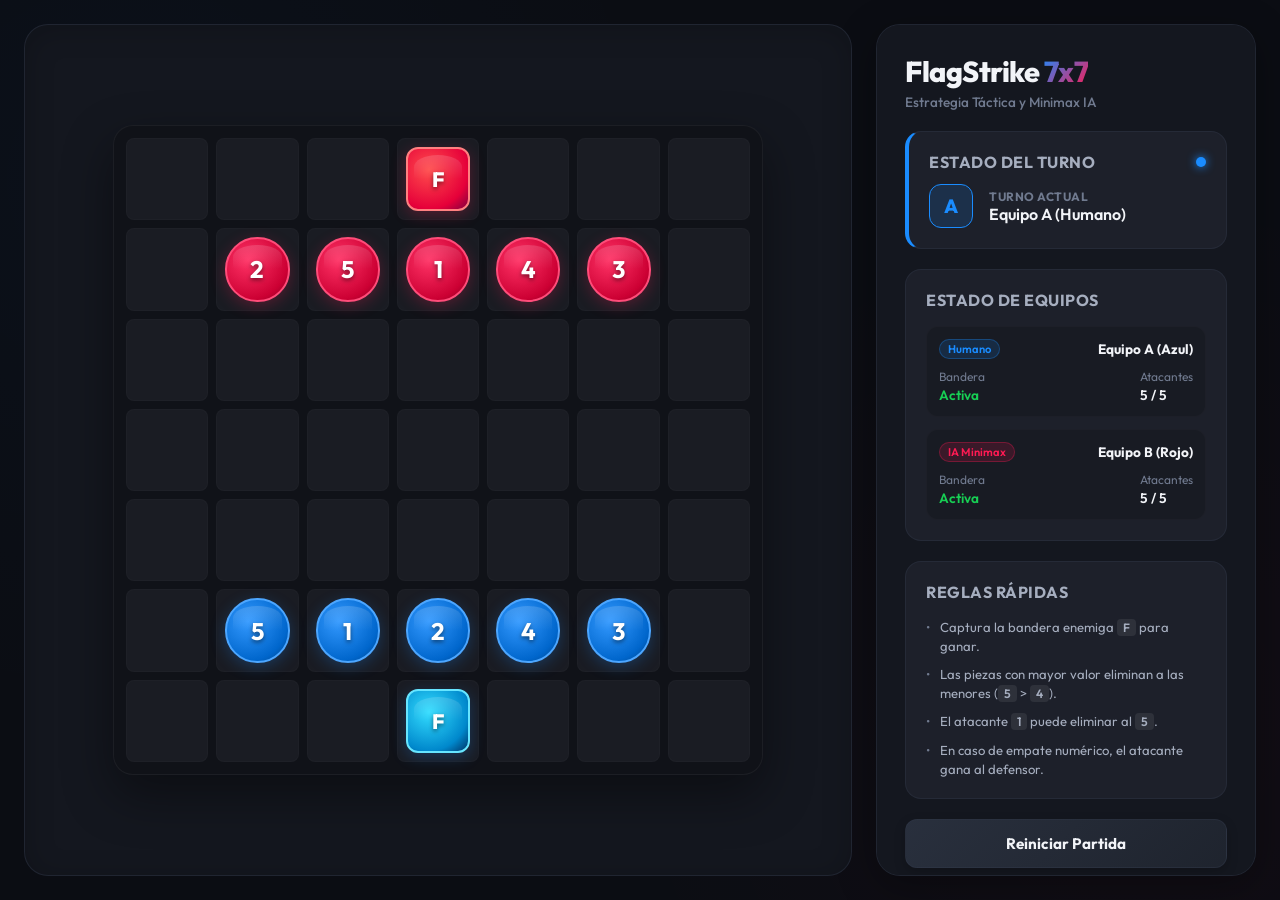
==== index.html @ cc18fd8c "feat: implement board layout, premium dark styles, rules and gameplay mechanics" ====
<!DOCTYPE html>
<html lang="es">
<head>
    <meta charset="UTF-8">
    <meta name="viewport" content="width=device-width, initial-scale=1.0">
    <title>Capture the Flag 7x7 - Emulador de Estrategia</title>
    <link rel="preconnect" href="https://fonts.googleapis.com">
    <link rel="preconnect" href="https://fonts.gstatic.com" crossorigin>
    <link href="https://fonts.googleapis.com/css2?family=Outfit:wght@300;400;500;600;700;800&display=swap" rel="stylesheet">
    <link rel="stylesheet" href="styles.css">
</head>
<body>
    <div class="app-container">
        <main class="board-container">
            <div class="board" id="board">
                <!-- Fila 0 (IA - Fila base superior) -->
                <div class="cell" data-row="0" data-col="0"><div class="piece piece-b">5</div></div>
                <div class="cell" data-row="0" data-col="1"><div class="piece piece-b">4</div></div>
                <div class="cell" data-row="0" data-col="2"><div class="piece piece-b">3</div></div>
                <div class="cell" data-row="0" data-col="3"><div class="piece piece-b piece-flag">F</div></div>
                <div class="cell" data-row="0" data-col="4"><div class="piece piece-b">2</div></div>
                <div class="cell" data-row="0" data-col="5"><div class="piece piece-b">1</div></div>
                <div class="cell" data-row="0" data-col="6"></div>
                <!-- Fila 1 -->
                <div class="cell" data-row="1" data-col="0"></div>
                <div class="cell" data-row="1" data-col="1"></div>
                <div class="cell" data-row="1" data-col="2"></div>
                <div class="cell" data-row="1" data-col="3"></div>
                <div class="cell" data-row="1" data-col="4"></div>
                <div class="cell" data-row="1" data-col="5"></div>
                <div class="cell" data-row="1" data-col="6"></div>
                <!-- Fila 2 -->
                <div class="cell" data-row="2" data-col="0"></div>
                <div class="cell" data-row="2" data-col="1"></div>
                <div class="cell" data-row="2" data-col="2"></div>
                <div class="cell" data-row="2" data-col="3"></div>
                <div class="cell" data-row="2" data-col="4"></div>
                <div class="cell" data-row="2" data-col="5"></div>
                <div class="cell" data-row="2" data-col="6"></div>
                <!-- Fila 3 -->
                <div class="cell" data-row="3" data-col="0"></div>
                <div class="cell" data-row="3" data-col="1"></div>
                <div class="cell" data-row="3" data-col="2"></div>
                <div class="cell" data-row="3" data-col="3"></div>
                <div class="cell" data-row="3" data-col="4"></div>
                <div class="cell" data-row="3" data-col="5"></div>
                <div class="cell" data-row="3" data-col="6"></div>
                <!-- Fila 4 -->
                <div class="cell" data-row="4" data-col="0"></div>
                <div class="cell" data-row="4" data-col="1"></div>
                <div class="cell" data-row="4" data-col="2"></div>
                <div class="cell" data-row="4" data-col="3"></div>
                <div class="cell" data-row="4" data-col="4"></div>
                <div class="cell" data-row="4" data-col="5"></div>
                <div class="cell" data-row="4" data-col="6"></div>
                <!-- Fila 5 -->
                <div class="cell" data-row="5" data-col="0"></div>
                <div class="cell" data-row="5" data-col="1"></div>
                <div class="cell" data-row="5" data-col="2"></div>
                <div class="cell" data-row="5" data-col="3"></div>
                <div class="cell" data-row="5" data-col="4"></div>
                <div class="cell" data-row="5" data-col="5"></div>
                <div class="cell" data-row="5" data-col="6"></div>
                <!-- Fila 6 (Humano - Fila base inferior) -->
                <div class="cell" data-row="6" data-col="0"><div class="piece piece-a">1</div></div>
                <div class="cell" data-row="6" data-col="1"><div class="piece piece-a">2</div></div>
                <div class="cell" data-row="6" data-col="2"><div class="piece piece-a">3</div></div>
                <div class="cell" data-row="6" data-col="3"><div class="piece piece-a piece-flag">F</div></div>
                <div class="cell" data-row="6" data-col="4"><div class="piece piece-a">4</div></div>
                <div class="cell" data-row="6" data-col="5"><div class="piece piece-a">5</div></div>
                <div class="cell" data-row="6" data-col="6"></div>
            </div>
        </main>
        
        <aside class="sidebar">
            <div class="game-logo">
                <h1>FlagStrike <span>7x7</span></h1>
                <p class="subtitle">Estrategia Táctica y Minimax IA</p>
            </div>

            <div class="card status-card" id="status-card">
                <div class="status-header">
                    <h2>Estado del Turno</h2>
                    <span class="pulse-indicator active" id="pulse-indicator"></span>
                </div>
                <div class="turn-display player-a-turn">
                    <div class="turn-avatar" id="turn-avatar">A</div>
                    <div class="turn-info">
                        <span class="turn-label">TURNO ACTUAL</span>
                        <span class="turn-value" id="turn-value">Equipo A (Humano)</span>
                    </div>
                </div>
            </div>

            <div class="card teams-card">
                <h2>Estado de Equipos</h2>
                <div class="team-status team-a">
                    <div class="team-header">
                        <span class="team-badge">Humano</span>
                        <span class="team-title">Equipo A (Azul)</span>
                    </div>
                    <div class="team-stats">
                        <div class="stat">
                            <span class="stat-label">Bandera</span>
                            <span class="stat-val alive" id="team-a-flag">Activa</span>
                        </div>
                        <div class="stat">
                            <span class="stat-label">Atacantes</span>
                            <span class="stat-val" id="team-a-attackers">5 / 5</span>
                        </div>
                    </div>
                </div>

                <div class="team-status team-b">
                    <div class="team-header">
                        <span class="team-badge">IA Minimax</span>
                        <span class="team-title">Equipo B (Rojo)</span>
                    </div>
                    <div class="team-stats">
                        <div class="stat">
                            <span class="stat-label">Bandera</span>
                            <span class="stat-val alive" id="team-b-flag">Activa</span>
                        </div>
                        <div class="stat">
                            <span class="stat-label">Atacantes</span>
                            <span class="stat-val" id="team-b-attackers">5 / 5</span>
                        </div>
                    </div>
                </div>
            </div>

            <div class="card info-card">
                <h2>Reglas Rápidas</h2>
                <ul class="rules-list">
                    <li>Captura la bandera enemiga <span class="badge">F</span> para ganar.</li>
                    <li>Las piezas con mayor valor eliminan a las menores (<span class="badge">5</span> &gt; <span class="badge">4</span>).</li>
                    <li>El atacante <span class="badge">1</span> puede eliminar al <span class="badge">5</span>.</li>
                    <li>En caso de empate numérico, el atacante gana al defensor.</li>
                </ul>
            </div>
            
            <div class="sidebar-footer">
                <button class="btn btn-reset" id="btn-reset">Reiniciar Partida</button>
            </div>
        </aside>
    </div>
    
    <script src="game.js"></script>
    <script src="ui.js"></script>
</body>
</html>
---- styles.css ----
:root {
    /* Paleta de Colores - HSL Premium */
    --bg-dark: hsl(225, 25%, 6%);
    --bg-panel: hsl(225, 20%, 10%);
    --bg-card: hsl(225, 18%, 14%);
    --bg-cell: hsl(225, 15%, 12%);
    --bg-cell-hover: hsl(225, 15%, 16%);
    
    --text-primary: hsl(220, 30%, 96%);
    --text-secondary: hsl(220, 16%, 70%);
    --text-muted: hsl(220, 12%, 50%);
    
    --color-player-a: hsl(210, 100%, 55%); /* Humano - Azul vibrante */
    --color-player-a-glow: hsla(210, 100%, 55%, 0.25);
    --color-player-b: hsl(345, 100%, 55%); /* IA - Rojo/Rosa vibrante */
    --color-player-b-glow: hsla(345, 100%, 55%, 0.25);
    
    --border-subtle: hsla(220, 20%, 25%, 0.4);
    --border-glow: hsla(220, 30%, 50%, 0.15);
    
    --glass-bg: rgba(13, 17, 28, 0.7);
    --glass-border: rgba(255, 255, 255, 0.05);
    --glass-shadow: rgba(0, 0, 0, 0.4);
    
    --font-sans: 'Outfit', -apple-system, BlinkMacSystemFont, 'Segoe UI', Roboto, Helvetica, Arial, sans-serif;
    
    --transition-smooth: all 0.3s cubic-bezier(0.25, 0.8, 0.25, 1);
    --transition-fast: all 0.15s ease;
}

* {
    box-sizing: border-box;
    margin: 0;
    padding: 0;
    user-select: none;
}

body {
    background-color: var(--bg-dark);
    color: var(--text-primary);
    font-family: var(--font-sans);
    min-height: 100vh;
    display: flex;
    justify-content: center;
    align-items: center;
    overflow-x: hidden;
    background-image: 
        radial-gradient(circle at 10% 20%, hsla(210, 100%, 50%, 0.03) 0%, transparent 40%),
        radial-gradient(circle at 90% 80%, hsla(345, 100%, 50%, 0.03) 0%, transparent 40%);
}

.app-container {
    display: flex;
    width: 100vw;
    height: 100vh;
    max-width: 1440px;
    padding: 24px;
    gap: 24px;
}

/* --- TABLERO (CON CONTENEDOR CENTRADO) --- */
.board-container {
    flex: 1;
    display: flex;
    justify-content: center;
    align-items: center;
    background-color: var(--bg-panel);
    border-radius: 24px;
    border: 1px solid var(--border-subtle);
    padding: 24px;
    position: relative;
    box-shadow: inset 0 4px 30px rgba(0, 0, 0, 0.2);
}

.board {
    display: grid;
    grid-template-columns: repeat(7, 1fr);
    grid-template-rows: repeat(7, 1fr);
    gap: 8px;
    width: 100%;
    max-width: 650px;
    aspect-ratio: 1 / 1;
    background-color: hsl(225, 20%, 8%);
    padding: 12px;
    border-radius: 20px;
    border: 1px solid var(--glass-border);
    box-shadow: 0 20px 50px var(--glass-shadow);
}

.cell {
    background-color: var(--bg-cell);
    border-radius: 8px;
    aspect-ratio: 1 / 1;
    display: flex;
    justify-content: center;
    align-items: center;
    cursor: pointer;
    transition: var(--transition-fast);
    border: 1px solid rgba(255, 255, 255, 0.02);
    position: relative;
}

.cell:hover {
    background-color: var(--bg-cell-hover);
    border-color: rgba(255, 255, 255, 0.08);
    box-shadow: inset 0 0 8px rgba(255, 255, 255, 0.03);
}

/* --- FICHAS (DISEÑO PREMIUM 3D/GLOW) --- */
.piece {
    width: 80%;
    height: 80%;
    border-radius: 50%;
    display: flex;
    justify-content: center;
    align-items: center;
    font-size: 1.5rem;
    font-weight: 700;
    transition: var(--transition-smooth);
    position: relative;
    box-shadow: 0 8px 16px rgba(0, 0, 0, 0.3);
}

.piece::after {
    content: '';
    position: absolute;
    top: 10%;
    left: 10%;
    width: 80%;
    height: 40%;
    background: linear-gradient(to bottom, rgba(255, 255, 255, 0.15), transparent);
    border-radius: 50% 50% 15% 15% / 50% 50% 10% 10%;
}

/* Jugador A (Humano) - Azul */
.piece-a {
    background: radial-gradient(circle at 35% 35%, hsl(210, 100%, 60%) 0%, hsl(210, 100%, 40%) 70%, hsl(210, 100%, 25%) 100%);
    color: #ffffff;
    border: 2px solid hsl(210, 100%, 65%);
    text-shadow: 0 2px 4px rgba(0, 0, 0, 0.5);
    box-shadow: 0 4px 15px var(--color-player-a-glow);
}

.piece-a:hover {
    transform: translateY(-4px) scale(1.05);
    box-shadow: 0 10px 20px var(--color-player-a-glow);
}

/* Jugador B (IA) - Rojo */
.piece-b {
    background: radial-gradient(circle at 35% 35%, hsl(345, 100%, 60%) 0%, hsl(345, 100%, 40%) 70%, hsl(345, 100%, 25%) 100%);
    color: #ffffff;
    border: 2px solid hsl(345, 100%, 65%);
    text-shadow: 0 2px 4px rgba(0, 0, 0, 0.5);
    box-shadow: 0 4px 15px var(--color-player-b-glow);
}

.piece-b:hover {
    transform: translateY(-4px) scale(1.05);
    box-shadow: 0 10px 20px var(--color-player-b-glow);
}

/* Fichas Especiales - Bandera */
.piece-flag {
    border-radius: 12px;
    font-size: 1.3rem;
    font-weight: 800;
}

.piece-a.piece-flag {
    background: radial-gradient(circle at 35% 35%, hsl(190, 100%, 60%) 0%, hsl(200, 100%, 40%) 70%, hsl(210, 100%, 20%) 100%);
    border-color: hsl(190, 100%, 70%);
}

.piece-b.piece-flag {
    background: radial-gradient(circle at 35% 35%, hsl(0, 100%, 65%) 0%, hsl(345, 100%, 45%) 70%, hsl(330, 100%, 25%) 100%);
    border-color: hsl(0, 100%, 75%);
}

/* --- PANEL LATERAL --- */
.sidebar {
    width: 380px;
    display: flex;
    flex-direction: column;
    gap: 20px;
    background-color: var(--bg-panel);
    border: 1px solid var(--border-subtle);
    border-radius: 24px;
    padding: 28px;
    overflow-y: auto;
    box-shadow: 0 10px 40px rgba(0, 0, 0, 0.3);
}

.game-logo h1 {
    font-size: 1.8rem;
    font-weight: 800;
    letter-spacing: -0.5px;
    color: var(--text-primary);
}

.game-logo h1 span {
    background: linear-gradient(135deg, var(--color-player-a) 0%, var(--color-player-b) 100%);
    -webkit-background-clip: text;
    -webkit-text-fill-color: transparent;
}

.game-logo .subtitle {
    font-size: 0.85rem;
    color: var(--text-muted);
    font-weight: 500;
    margin-top: 4px;
}

/* --- TARJETAS --- */
.card {
    background-color: var(--bg-card);
    border: 1px solid var(--border-subtle);
    border-radius: 16px;
    padding: 20px;
    transition: var(--transition-smooth);
}

.card:hover {
    border-color: var(--border-glow);
}

.card h2 {
    font-size: 1rem;
    font-weight: 700;
    text-transform: uppercase;
    letter-spacing: 0.5px;
    margin-bottom: 16px;
    color: var(--text-secondary);
}

/* Estado del Turno */
.status-card {
    border-left: 4px solid var(--color-player-a);
}

.status-header {
    display: flex;
    justify-content: space-between;
    align-items: center;
    margin-bottom: 12px;
}

.status-header h2 {
    margin-bottom: 0;
}

.pulse-indicator {
    width: 10px;
    height: 10px;
    border-radius: 50%;
    background-color: var(--color-player-a);
    box-shadow: 0 0 0 rgba(var(--color-player-a), 0.4);
    animation: pulse 2s infinite;
}

.pulse-indicator.active {
    box-shadow: 0 0 10px var(--color-player-a);
}

@keyframes pulse {
    0% {
        transform: scale(0.95);
        box-shadow: 0 0 0 0 var(--color-player-a-glow);
    }
    70% {
        transform: scale(1);
        box-shadow: 0 0 0 8px transparent;
    }
    100% {
        transform: scale(0.95);
        box-shadow: 0 0 0 0 transparent;
    }
}

.turn-display {
    display: flex;
    align-items: center;
    gap: 16px;
}

.turn-avatar {
    width: 44px;
    height: 44px;
    border-radius: 12px;
    background-color: hsla(210, 100%, 55%, 0.15);
    border: 1px solid var(--color-player-a);
    color: var(--color-player-a);
    display: flex;
    justify-content: center;
    align-items: center;
    font-weight: 800;
    font-size: 1.2rem;
}

.turn-info {
    display: flex;
    flex-direction: column;
}

.turn-label {
    font-size: 0.75rem;
    color: var(--text-muted);
    font-weight: 700;
    letter-spacing: 0.5px;
}

.turn-value {
    font-size: 1rem;
    font-weight: 600;
    color: var(--text-primary);
}

/* Estado de Equipos */
.team-status {
    padding: 12px;
    border-radius: 12px;
    background-color: rgba(0, 0, 0, 0.15);
    margin-bottom: 12px;
    border: 1px solid rgba(255, 255, 255, 0.02);
}

.team-status:last-child {
    margin-bottom: 0;
}

.team-header {
    display: flex;
    justify-content: space-between;
    align-items: center;
    margin-bottom: 10px;
}

.team-title {
    font-size: 0.85rem;
    font-weight: 700;
}

.team-badge {
    font-size: 0.7rem;
    padding: 2px 8px;
    border-radius: 20px;
    font-weight: 600;
}

.team-a .team-badge {
    background-color: hsla(210, 100%, 55%, 0.15);
    color: var(--color-player-a);
    border: 1px solid hsla(210, 100%, 55%, 0.3);
}

.team-b .team-badge {
    background-color: hsla(345, 100%, 55%, 0.15);
    color: var(--color-player-b);
    border: 1px solid hsla(345, 100%, 55%, 0.3);
}

.team-stats {
    display: flex;
    justify-content: space-between;
}

.stat {
    display: flex;
    flex-direction: column;
    gap: 2px;
}

.stat-label {
    font-size: 0.75rem;
    color: var(--text-muted);
}

.stat-val {
    font-size: 0.85rem;
    font-weight: 600;
}

.stat-val.alive {
    color: hsl(140, 80%, 45%);
}

/* Reglas Rápidas */
.rules-list {
    list-style: none;
    display: flex;
    flex-direction: column;
    gap: 10px;
}

.rules-list li {
    font-size: 0.82rem;
    color: var(--text-secondary);
    line-height: 1.4;
    position: relative;
    padding-left: 14px;
}

.rules-list li::before {
    content: '•';
    position: absolute;
    left: 0;
    color: var(--text-muted);
}

.badge {
    background-color: rgba(255, 255, 255, 0.08);
    padding: 1px 6px;
    border-radius: 4px;
    font-weight: 600;
    font-size: 0.75rem;
}

/* --- BOTÓN PREMIUM --- */
.sidebar-footer {
    margin-top: auto;
}

.btn {
    width: 100%;
    padding: 14px;
    border-radius: 12px;
    border: none;
    font-family: var(--font-sans);
    font-size: 0.95rem;
    font-weight: 700;
    cursor: pointer;
    transition: var(--transition-smooth);
}

.btn-reset {
    background: linear-gradient(135deg, hsl(220, 20%, 20%) 0%, hsl(220, 20%, 15%) 100%);
    color: var(--text-primary);
    border: 1px solid var(--border-subtle);
    box-shadow: 0 4px 12px rgba(0, 0, 0, 0.2);
}

.btn-reset:hover {
    background: linear-gradient(135deg, hsl(220, 20%, 25%) 0%, hsl(220, 20%, 18%) 100%);
    border-color: rgba(255, 255, 255, 0.15);
    transform: translateY(-2px);
    box-shadow: 0 6px 15px rgba(0, 0, 0, 0.3);
}

.btn-reset:active {
    transform: translateY(0);
}

/* --- RESPONSIVIDAD --- */
@media (max-width: 1024px) {
    .app-container {
        flex-direction: column;
        height: auto;
        padding: 16px;
        gap: 16px;
    }
    
    .board-container {
        padding: 16px;
    }
    
    .sidebar {
        width: 100%;
        height: auto;
        padding: 20px;
    }
}

/* --- ESTADOS INTERACTIVOS DE SELECCIÓN Y HINTS --- */
.cell.selected {
    background-color: hsla(210, 100%, 55%, 0.1);
    border-color: var(--color-player-a);
    box-shadow: inset 0 0 12px var(--color-player-a-glow);
}

.piece.selected {
    transform: scale(1.08) translateY(-4px);
    box-shadow: 0 12px 24px var(--color-player-a-glow);
    border-color: #ffffff !important;
}

.cell.valid-hint {
    background-color: hsla(210, 100%, 55%, 0.05);
    border-color: hsla(210, 100%, 55%, 0.3);
}

.cell.valid-hint::after {
    content: '';
    width: 12px;
    height: 12px;
    background-color: var(--color-player-a);
    border-radius: 50%;
    position: absolute;
    opacity: 0.6;
    box-shadow: 0 0 8px var(--color-player-a);
    animation: hintPulse 1.2s infinite alternate ease-in-out;
    pointer-events: none;
}

@keyframes hintPulse {
    from {
        transform: scale(0.8);
        opacity: 0.4;
    }
    to {
        transform: scale(1.2);
        opacity: 0.8;
    }
}
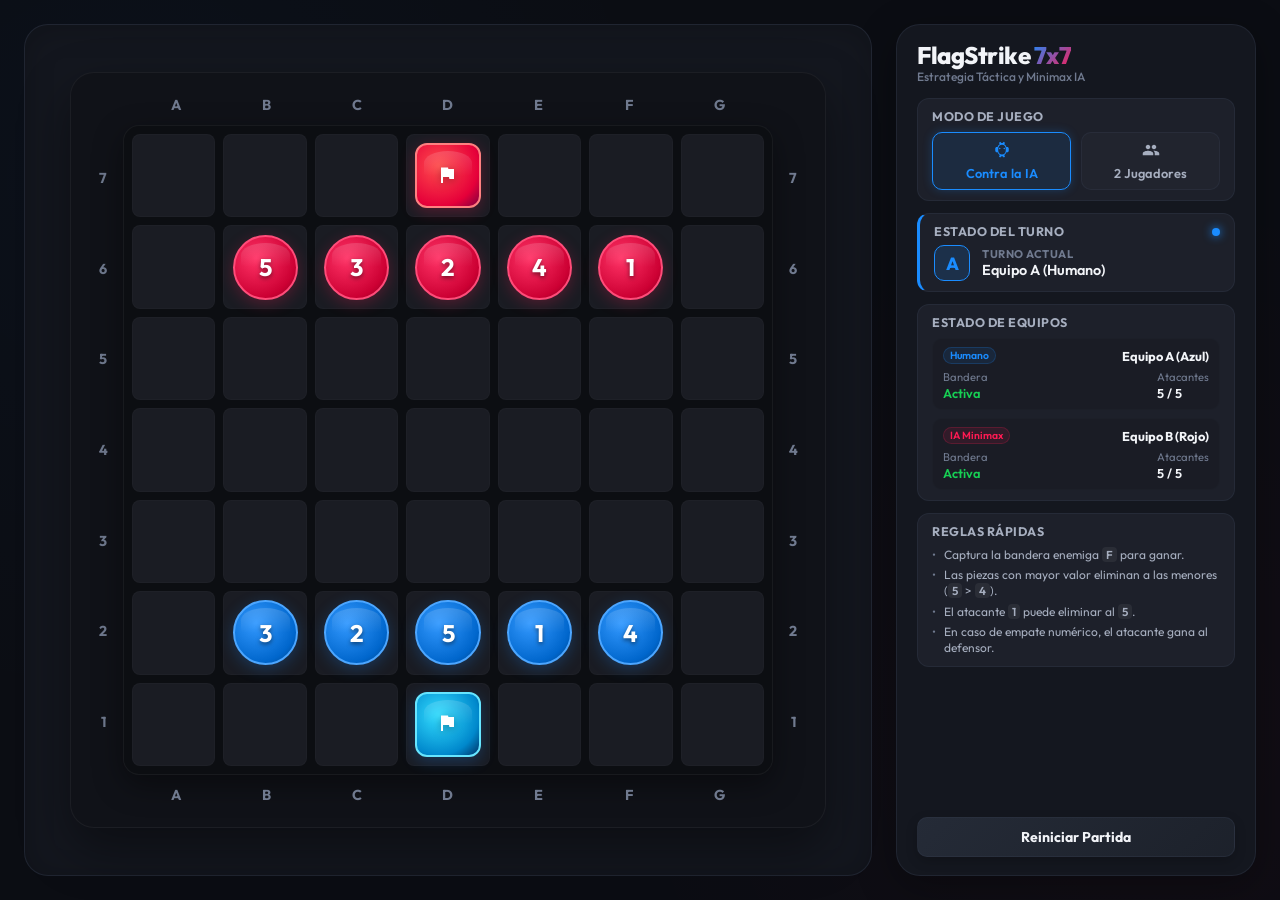
==== commit 4e940ae0: "Implementacion de IA Minimax Alpha-Beta Depth 3, Web Worker inline via Blob, selector de modo de jue" ====
--- a/index.html
+++ b/index.html
@@ -12,63 +12,31 @@
 <body>
     <div class="app-container">
         <main class="board-container">
-            <div class="board" id="board">
-                <!-- Fila 0 (IA - Fila base superior) -->
-                <div class="cell" data-row="0" data-col="0"><div class="piece piece-b">5</div></div>
-                <div class="cell" data-row="0" data-col="1"><div class="piece piece-b">4</div></div>
-                <div class="cell" data-row="0" data-col="2"><div class="piece piece-b">3</div></div>
-                <div class="cell" data-row="0" data-col="3"><div class="piece piece-b piece-flag">F</div></div>
-                <div class="cell" data-row="0" data-col="4"><div class="piece piece-b">2</div></div>
-                <div class="cell" data-row="0" data-col="5"><div class="piece piece-b">1</div></div>
-                <div class="cell" data-row="0" data-col="6"></div>
-                <!-- Fila 1 -->
-                <div class="cell" data-row="1" data-col="0"></div>
-                <div class="cell" data-row="1" data-col="1"></div>
-                <div class="cell" data-row="1" data-col="2"></div>
-                <div class="cell" data-row="1" data-col="3"></div>
-                <div class="cell" data-row="1" data-col="4"></div>
-                <div class="cell" data-row="1" data-col="5"></div>
-                <div class="cell" data-row="1" data-col="6"></div>
-                <!-- Fila 2 -->
-                <div class="cell" data-row="2" data-col="0"></div>
-                <div class="cell" data-row="2" data-col="1"></div>
-                <div class="cell" data-row="2" data-col="2"></div>
-                <div class="cell" data-row="2" data-col="3"></div>
-                <div class="cell" data-row="2" data-col="4"></div>
-                <div class="cell" data-row="2" data-col="5"></div>
-                <div class="cell" data-row="2" data-col="6"></div>
-                <!-- Fila 3 -->
-                <div class="cell" data-row="3" data-col="0"></div>
-                <div class="cell" data-row="3" data-col="1"></div>
-                <div class="cell" data-row="3" data-col="2"></div>
-                <div class="cell" data-row="3" data-col="3"></div>
-                <div class="cell" data-row="3" data-col="4"></div>
-                <div class="cell" data-row="3" data-col="5"></div>
-                <div class="cell" data-row="3" data-col="6"></div>
-                <!-- Fila 4 -->
-                <div class="cell" data-row="4" data-col="0"></div>
-                <div class="cell" data-row="4" data-col="1"></div>
-                <div class="cell" data-row="4" data-col="2"></div>
-                <div class="cell" data-row="4" data-col="3"></div>
-                <div class="cell" data-row="4" data-col="4"></div>
-                <div class="cell" data-row="4" data-col="5"></div>
-                <div class="cell" data-row="4" data-col="6"></div>
-                <!-- Fila 5 -->
-                <div class="cell" data-row="5" data-col="0"></div>
-                <div class="cell" data-row="5" data-col="1"></div>
-                <div class="cell" data-row="5" data-col="2"></div>
-                <div class="cell" data-row="5" data-col="3"></div>
-                <div class="cell" data-row="5" data-col="4"></div>
-                <div class="cell" data-row="5" data-col="5"></div>
-                <div class="cell" data-row="5" data-col="6"></div>
-                <!-- Fila 6 (Humano - Fila base inferior) -->
-                <div class="cell" data-row="6" data-col="0"><div class="piece piece-a">1</div></div>
-                <div class="cell" data-row="6" data-col="1"><div class="piece piece-a">2</div></div>
-                <div class="cell" data-row="6" data-col="2"><div class="piece piece-a">3</div></div>
-                <div class="cell" data-row="6" data-col="3"><div class="piece piece-a piece-flag">F</div></div>
-                <div class="cell" data-row="6" data-col="4"><div class="piece piece-a">4</div></div>
-                <div class="cell" data-row="6" data-col="5"><div class="piece piece-a">5</div></div>
-                <div class="cell" data-row="6" data-col="6"></div>
+            <div class="board-outer">
+                <!-- Letras superiores -->
+                <div class="label-row top">
+                    <div>A</div><div>B</div><div>C</div><div>D</div><div>E</div><div>F</div><div>G</div>
+                </div>
+                
+                <!-- Números izquierdos -->
+                <div class="label-col left">
+                    <div>7</div><div>6</div><div>5</div><div>4</div><div>3</div><div>2</div><div>1</div>
+                </div>
+                
+                <!-- Tablero de celdas -->
+                <div class="board" id="board">
+                    <!-- Grid dynamically loaded by JS -->
+                </div>
+                
+                <!-- Números derechos -->
+                <div class="label-col right">
+                    <div>7</div><div>6</div><div>5</div><div>4</div><div>3</div><div>2</div><div>1</div>
+                </div>
+                
+                <!-- Letras inferiores -->
+                <div class="label-row bottom">
+                    <div>A</div><div>B</div><div>C</div><div>D</div><div>E</div><div>F</div><div>G</div>
+                </div>
             </div>
         </main>
         
@@ -76,6 +44,28 @@
             <div class="game-logo">
                 <h1>FlagStrike <span>7x7</span></h1>
                 <p class="subtitle">Estrategia Táctica y Minimax IA</p>
+            </div>
+
+            <div class="card mode-card">
+                <h2>Modo de Juego</h2>
+                <div class="mode-selector">
+                    <button class="btn-mode active" id="btn-mode-ai" data-mode="ai">
+                        <span class="mode-icon">
+                            <svg viewBox="0 0 24 24" fill="currentColor" style="width: 18px; height: 18px; display: block;">
+                                <path d="M19 8h-1.18c-.46-1.62-1.52-2.9-2.9-3.57L16 2.5 14.5 1l-1.8 1.8C12.47 2.72 12.24 2.7 12 2.7s-.47.02-.7.1L9.5 1 8 2.5l1.08 1.93C7.7 5.1 6.64 6.38 6.18 8H5c-1.1 0-2 .9-2 2v3c0 1.1.9 2 2 2h1.18c.46 1.62 1.52 2.9 2.9 3.57L8 20.5 9.5 22l1.8-1.8c.23.08.46.1.7.1s.47-.02.7-.1L14.5 22l1.5-1.5-1.08-1.93c1.38-.67 2.44-1.95 2.9-3.57H19c1.1 0 2-.9 2-2v-3c0-1.1-.9-2-2-2zm-2 5c0 2.76-2.24 5-5 5s-5-2.24-5-5v-3c0-2.76 2.24-5 5-5s5 2.24 5 5v3zm-8-2c-.55 0-1-.45-1-1s.45-1 1-1 1 .45 1 1-.45 1-1 1zm6 0c-.55 0-1-.45-1-1s.45-1 1-1 1 .45 1 1-.45 1-1 1z"/>
+                            </svg>
+                        </span>
+                        Contra la IA
+                    </button>
+                    <button class="btn-mode" id="btn-mode-human" data-mode="human">
+                        <span class="mode-icon">
+                            <svg viewBox="0 0 24 24" fill="currentColor" style="width: 18px; height: 18px; display: block;">
+                                <path d="M16 11c1.66 0 2.99-1.34 2.99-3S17.66 5 16 5s-3 1.34-3 3 1.34 3 3 3zm-8 0c1.66 0 2.99-1.34 2.99-3S9.66 5 8 5 5 6.34 5 8s1.34 3 3 3zm0 2c-2.33 0-7 1.17-7 3.5V19h14v-2.5c0-2.33-4.67-3.5-7-3.5zm8 0c-.29 0-.62.02-.97.05 1.16.84 1.97 1.97 1.97 3.45V19h6v-2.5c0-2.33-4.67-3.5-7-3.5z"/>
+                            </svg>
+                        </span>
+                        2 Jugadores
+                    </button>
+                </div>
             </div>
 
             <div class="card status-card" id="status-card">
@@ -96,7 +86,7 @@
                 <h2>Estado de Equipos</h2>
                 <div class="team-status team-a">
                     <div class="team-header">
-                        <span class="team-badge">Humano</span>
+                        <span class="team-badge" id="team-a-badge">Humano</span>
                         <span class="team-title">Equipo A (Azul)</span>
                     </div>
                     <div class="team-stats">
@@ -113,7 +103,7 @@
 
                 <div class="team-status team-b">
                     <div class="team-header">
-                        <span class="team-badge">IA Minimax</span>
+                        <span class="team-badge" id="team-b-badge">IA Minimax</span>
                         <span class="team-title">Equipo B (Rojo)</span>
                     </div>
                     <div class="team-stats">
--- a/styles.css
+++ b/styles.css
@@ -40,10 +40,11 @@
     color: var(--text-primary);
     font-family: var(--font-sans);
     min-height: 100vh;
+    height: 100vh;
     display: flex;
     justify-content: center;
     align-items: center;
-    overflow-x: hidden;
+    overflow: hidden;
     background-image: 
         radial-gradient(circle at 10% 20%, hsla(210, 100%, 50%, 0.03) 0%, transparent 40%),
         radial-gradient(circle at 90% 80%, hsla(345, 100%, 50%, 0.03) 0%, transparent 40%);
@@ -70,21 +71,89 @@
     padding: 24px;
     position: relative;
     box-shadow: inset 0 4px 30px rgba(0, 0, 0, 0.2);
+    height: 100%;
+}
+
+.board-outer {
+    display: grid;
+    grid-template-columns: 40px 650px 40px;
+    grid-template-rows: 40px 650px 40px;
+    background: hsl(225, 20%, 8%);
+    padding: 12px;
+    border-radius: 24px;
+    border: 1px solid var(--glass-border);
+    box-shadow: 0 20px 50px var(--glass-shadow);
+    align-items: center;
+    justify-items: center;
+}
+
+.label-row {
+    grid-column: 2;
+    display: grid;
+    grid-template-columns: repeat(7, 1fr);
+    width: 100%;
+    height: 100%;
+    align-items: center;
+    justify-items: center;
+    padding: 0 8px; /* Alineación perfecta con el padding del tablero */
+}
+
+.label-row.top {
+    grid-row: 1;
+}
+
+.label-row.bottom {
+    grid-row: 3;
+}
+
+.label-row div {
+    font-size: 0.9rem;
+    font-weight: 700;
+    color: var(--text-muted);
+    font-family: var(--font-sans);
+}
+
+.label-col {
+    display: grid;
+    grid-template-rows: repeat(7, 1fr);
+    height: 100%;
+    width: 100%;
+    align-items: center;
+    justify-items: center;
+    padding: 8px 0; /* Alineación perfecta con el padding del tablero */
+}
+
+.label-col.left {
+    grid-column: 1;
+    grid-row: 2;
+}
+
+.label-col.right {
+    grid-column: 3;
+    grid-row: 2;
+}
+
+.label-col div {
+    font-size: 0.9rem;
+    font-weight: 700;
+    color: var(--text-muted);
+    font-family: var(--font-sans);
 }
 
 .board {
+    grid-column: 2;
+    grid-row: 2;
     display: grid;
     grid-template-columns: repeat(7, 1fr);
     grid-template-rows: repeat(7, 1fr);
     gap: 8px;
-    width: 100%;
-    max-width: 650px;
-    aspect-ratio: 1 / 1;
-    background-color: hsl(225, 20%, 8%);
-    padding: 12px;
-    border-radius: 20px;
+    width: 650px;
+    height: 650px;
+    background-color: hsl(225, 20%, 6%);
+    padding: 8px;
+    border-radius: 16px;
     border: 1px solid var(--glass-border);
-    box-shadow: 0 20px 50px var(--glass-shadow);
+    box-shadow: 0 10px 30px var(--glass-shadow);
 }
 
 .cell {
@@ -163,8 +232,11 @@
 /* Fichas Especiales - Bandera */
 .piece-flag {
     border-radius: 12px;
-    font-size: 1.3rem;
-    font-weight: 800;
+    padding: 6px;
+}
+
+.piece-flag svg {
+    filter: drop-shadow(0 2px 4px rgba(0, 0, 0, 0.3));
 }
 
 .piece-a.piece-flag {
@@ -177,25 +249,31 @@
     border-color: hsl(0, 100%, 75%);
 }
 
-/* --- PANEL LATERAL --- */
+/* --- PANEL LATERAL - DISEÑO ULTRA-COMPACTO (SIN SCROLL) --- */
 .sidebar {
-    width: 380px;
+    width: 360px;
+    height: 100%;
     display: flex;
     flex-direction: column;
-    gap: 20px;
+    gap: 12px;
     background-color: var(--bg-panel);
     border: 1px solid var(--border-subtle);
     border-radius: 24px;
-    padding: 28px;
-    overflow-y: auto;
+    padding: 18px 20px;
     box-shadow: 0 10px 40px rgba(0, 0, 0, 0.3);
+    overflow: hidden; /* Elimina scrollbars, encaja exacto en pantalla */
+}
+
+.game-logo {
+    margin-bottom: 2px;
 }
 
 .game-logo h1 {
-    font-size: 1.8rem;
+    font-size: 1.5rem;
     font-weight: 800;
     letter-spacing: -0.5px;
     color: var(--text-primary);
+    line-height: 1;
 }
 
 .game-logo h1 span {
@@ -205,18 +283,18 @@
 }
 
 .game-logo .subtitle {
-    font-size: 0.85rem;
+    font-size: 0.75rem;
     color: var(--text-muted);
     font-weight: 500;
-    margin-top: 4px;
+    margin-top: 2px;
 }
 
 /* --- TARJETAS --- */
 .card {
     background-color: var(--bg-card);
     border: 1px solid var(--border-subtle);
-    border-radius: 16px;
-    padding: 20px;
+    border-radius: 12px;
+    padding: 10px 14px;
     transition: var(--transition-smooth);
 }
 
@@ -225,24 +303,74 @@
 }
 
 .card h2 {
-    font-size: 1rem;
+    font-size: 0.78rem;
     font-weight: 700;
     text-transform: uppercase;
     letter-spacing: 0.5px;
-    margin-bottom: 16px;
+    margin-bottom: 8px;
     color: var(--text-secondary);
+}
+
+/* Selector de Modo */
+.mode-selector {
+    display: flex;
+    gap: 10px;
+}
+
+.btn-mode {
+    flex: 1;
+    display: flex;
+    flex-direction: column;
+    align-items: center;
+    justify-content: center;
+    gap: 6px;
+    padding: 8px 4px;
+    background: rgba(255, 255, 255, 0.02);
+    border: 1px solid var(--border-subtle);
+    border-radius: 10px;
+    color: var(--text-secondary);
+    font-family: var(--font-sans);
+    font-size: 0.8rem;
+    font-weight: 600;
+    cursor: pointer;
+    transition: var(--transition-smooth);
+}
+
+.btn-mode .mode-icon {
+    display: block;
+    height: 18px;
+}
+
+.btn-mode:hover {
+    background: rgba(255, 255, 255, 0.06);
+    border-color: rgba(255, 255, 255, 0.12);
+    color: var(--text-primary);
+}
+
+.btn-mode.active[data-mode="ai"] {
+    background: hsla(210, 100%, 55%, 0.1);
+    border-color: var(--color-player-a);
+    color: var(--color-player-a);
+    box-shadow: 0 0 10px var(--color-player-a-glow);
+}
+
+.btn-mode.active[data-mode="human"] {
+    background: hsla(140, 80%, 45%, 0.1);
+    border-color: hsl(140, 80%, 45%);
+    color: hsl(140, 80%, 45%);
+    box-shadow: 0 0 10px hsla(140, 80%, 45%, 0.15);
 }
 
 /* Estado del Turno */
 .status-card {
-    border-left: 4px solid var(--color-player-a);
+    border-left: 3px solid var(--color-player-a);
 }
 
 .status-header {
     display: flex;
     justify-content: space-between;
     align-items: center;
-    margin-bottom: 12px;
+    margin-bottom: 6px;
 }
 
 .status-header h2 {
@@ -250,51 +378,34 @@
 }
 
 .pulse-indicator {
-    width: 10px;
-    height: 10px;
+    width: 8px;
+    height: 8px;
     border-radius: 50%;
     background-color: var(--color-player-a);
-    box-shadow: 0 0 0 rgba(var(--color-player-a), 0.4);
-    animation: pulse 2s infinite;
 }
 
 .pulse-indicator.active {
-    box-shadow: 0 0 10px var(--color-player-a);
-}
-
-@keyframes pulse {
-    0% {
-        transform: scale(0.95);
-        box-shadow: 0 0 0 0 var(--color-player-a-glow);
-    }
-    70% {
-        transform: scale(1);
-        box-shadow: 0 0 0 8px transparent;
-    }
-    100% {
-        transform: scale(0.95);
-        box-shadow: 0 0 0 0 transparent;
-    }
+    box-shadow: 0 0 8px var(--color-player-a);
 }
 
 .turn-display {
     display: flex;
     align-items: center;
-    gap: 16px;
+    gap: 12px;
 }
 
 .turn-avatar {
-    width: 44px;
-    height: 44px;
-    border-radius: 12px;
-    background-color: hsla(210, 100%, 55%, 0.15);
+    width: 36px;
+    height: 36px;
+    border-radius: 10px;
+    background-color: hsla(210, 100%, 55%, 0.1);
     border: 1px solid var(--color-player-a);
     color: var(--color-player-a);
     display: flex;
     justify-content: center;
     align-items: center;
     font-weight: 800;
-    font-size: 1.2rem;
+    font-size: 1.1rem;
 }
 
 .turn-info {
@@ -303,25 +414,25 @@
 }
 
 .turn-label {
-    font-size: 0.75rem;
+    font-size: 0.7rem;
     color: var(--text-muted);
     font-weight: 700;
     letter-spacing: 0.5px;
 }
 
 .turn-value {
-    font-size: 1rem;
+    font-size: 0.9rem;
     font-weight: 600;
     color: var(--text-primary);
 }
 
 /* Estado de Equipos */
 .team-status {
-    padding: 12px;
-    border-radius: 12px;
-    background-color: rgba(0, 0, 0, 0.15);
-    margin-bottom: 12px;
-    border: 1px solid rgba(255, 255, 255, 0.02);
+    padding: 8px 10px;
+    border-radius: 10px;
+    background-color: rgba(0, 0, 0, 0.1);
+    margin-bottom: 8px;
+    border: 1px solid rgba(255, 255, 255, 0.01);
 }
 
 .team-status:last-child {
@@ -332,31 +443,31 @@
     display: flex;
     justify-content: space-between;
     align-items: center;
-    margin-bottom: 10px;
+    margin-bottom: 6px;
 }
 
 .team-title {
-    font-size: 0.85rem;
+    font-size: 0.8rem;
     font-weight: 700;
 }
 
 .team-badge {
-    font-size: 0.7rem;
-    padding: 2px 8px;
+    font-size: 0.65rem;
+    padding: 1px 6px;
     border-radius: 20px;
     font-weight: 600;
 }
 
 .team-a .team-badge {
-    background-color: hsla(210, 100%, 55%, 0.15);
+    background-color: hsla(210, 100%, 55%, 0.1);
     color: var(--color-player-a);
-    border: 1px solid hsla(210, 100%, 55%, 0.3);
+    border: 1px solid hsla(210, 100%, 55%, 0.2);
 }
 
 .team-b .team-badge {
-    background-color: hsla(345, 100%, 55%, 0.15);
+    background-color: hsla(345, 100%, 55%, 0.1);
     color: var(--color-player-b);
-    border: 1px solid hsla(345, 100%, 55%, 0.3);
+    border: 1px solid hsla(345, 100%, 55%, 0.2);
 }
 
 .team-stats {
@@ -367,16 +478,16 @@
 .stat {
     display: flex;
     flex-direction: column;
-    gap: 2px;
+    gap: 1px;
 }
 
 .stat-label {
-    font-size: 0.75rem;
+    font-size: 0.7rem;
     color: var(--text-muted);
 }
 
 .stat-val {
-    font-size: 0.85rem;
+    font-size: 0.8rem;
     font-weight: 600;
 }
 
@@ -389,15 +500,15 @@
     list-style: none;
     display: flex;
     flex-direction: column;
-    gap: 10px;
+    gap: 4px;
 }
 
 .rules-list li {
-    font-size: 0.82rem;
+    font-size: 0.75rem;
     color: var(--text-secondary);
-    line-height: 1.4;
+    line-height: 1.35;
     position: relative;
-    padding-left: 14px;
+    padding-left: 12px;
 }
 
 .rules-list li::before {
@@ -408,11 +519,11 @@
 }
 
 .badge {
-    background-color: rgba(255, 255, 255, 0.08);
-    padding: 1px 6px;
+    background-color: rgba(255, 255, 255, 0.06);
+    padding: 0 4px;
     border-radius: 4px;
     font-weight: 600;
-    font-size: 0.75rem;
+    font-size: 0.72rem;
 }
 
 /* --- BOTÓN PREMIUM --- */
@@ -422,28 +533,28 @@
 
 .btn {
     width: 100%;
-    padding: 14px;
-    border-radius: 12px;
+    padding: 10px;
+    border-radius: 10px;
     border: none;
     font-family: var(--font-sans);
-    font-size: 0.95rem;
+    font-size: 0.88rem;
     font-weight: 700;
     cursor: pointer;
     transition: var(--transition-smooth);
 }
 
 .btn-reset {
-    background: linear-gradient(135deg, hsl(220, 20%, 20%) 0%, hsl(220, 20%, 15%) 100%);
+    background: linear-gradient(135deg, hsl(220, 20%, 18%) 0%, hsl(220, 20%, 14%) 100%);
     color: var(--text-primary);
     border: 1px solid var(--border-subtle);
     box-shadow: 0 4px 12px rgba(0, 0, 0, 0.2);
 }
 
 .btn-reset:hover {
-    background: linear-gradient(135deg, hsl(220, 20%, 25%) 0%, hsl(220, 20%, 18%) 100%);
-    border-color: rgba(255, 255, 255, 0.15);
-    transform: translateY(-2px);
-    box-shadow: 0 6px 15px rgba(0, 0, 0, 0.3);
+    background: linear-gradient(135deg, hsl(220, 20%, 22%) 0%, hsl(220, 20%, 16%) 100%);
+    border-color: rgba(255, 255, 255, 0.1);
+    transform: translateY(-1px);
+    box-shadow: 0 6px 12px rgba(0, 0, 0, 0.25);
 }
 
 .btn-reset:active {
@@ -452,6 +563,11 @@
 
 /* --- RESPONSIVIDAD --- */
 @media (max-width: 1024px) {
+    body {
+        overflow-y: auto;
+        height: auto;
+    }
+    
     .app-container {
         flex-direction: column;
         height: auto;
@@ -463,51 +579,97 @@
         padding: 16px;
     }
     
+    .board-outer {
+        grid-template-columns: 24px 450px 24px;
+        grid-template-rows: 24px 450px 24px;
+        padding: 8px;
+    }
+    
+    .board {
+        width: 450px;
+        height: 450px;
+        gap: 4px;
+        padding: 4px;
+    }
+    
     .sidebar {
         width: 100%;
         height: auto;
         padding: 20px;
+        overflow: visible;
     }
 }
 
 /* --- ESTADOS INTERACTIVOS DE SELECCIÓN Y HINTS --- */
 .cell.selected {
-    background-color: hsla(210, 100%, 55%, 0.1);
+    background-color: hsla(210, 100%, 55%, 0.08);
     border-color: var(--color-player-a);
-    box-shadow: inset 0 0 12px var(--color-player-a-glow);
+    box-shadow: inset 0 0 10px var(--color-player-a-glow);
 }
 
 .piece.selected {
-    transform: scale(1.08) translateY(-4px);
-    box-shadow: 0 12px 24px var(--color-player-a-glow);
+    transform: scale(1.06) translateY(-2px);
+    box-shadow: 0 10px 20px var(--color-player-a-glow);
     border-color: #ffffff !important;
 }
 
 .cell.valid-hint {
-    background-color: hsla(210, 100%, 55%, 0.05);
-    border-color: hsla(210, 100%, 55%, 0.3);
+    background-color: hsla(210, 100%, 55%, 0.04);
+    border-color: hsla(210, 100%, 55%, 0.25);
 }
 
 .cell.valid-hint::after {
     content: '';
-    width: 12px;
-    height: 12px;
+    width: 10px;
+    height: 10px;
     background-color: var(--color-player-a);
     border-radius: 50%;
     position: absolute;
     opacity: 0.6;
-    box-shadow: 0 0 8px var(--color-player-a);
+    box-shadow: 0 0 6px var(--color-player-a);
     animation: hintPulse 1.2s infinite alternate ease-in-out;
     pointer-events: none;
 }
 
 @keyframes hintPulse {
     from {
-        transform: scale(0.8);
-        opacity: 0.4;
+        transform: scale(0.85);
+        opacity: 0.45;
     }
     to {
-        transform: scale(1.2);
-        opacity: 0.8;
-    }
-}
+        transform: scale(1.15);
+        opacity: 0.75;
+    }
+}
+
+/* --- IA PENSANDO - ESTADOS VISUALES --- */
+body.ia-thinking {
+    cursor: wait;
+}
+
+body.ia-thinking .board-container {
+    pointer-events: none;
+    opacity: 0.85;
+    transition: var(--transition-smooth);
+}
+
+body.ia-thinking .board-outer {
+    box-shadow: 0 20px 50px hsla(345, 100%, 55%, 0.15);
+    border-color: hsla(345, 100%, 55%, 0.2);
+    transition: var(--transition-smooth);
+}
+
+.thinking-pulse {
+    animation: thinkingGlow 1.5s infinite alternate ease-in-out;
+}
+
+@keyframes thinkingGlow {
+    from {
+        border-color: var(--border-subtle);
+        box-shadow: 0 0 5px transparent;
+    }
+    to {
+        border-color: var(--color-player-b);
+        box-shadow: 0 0 15px var(--color-player-b-glow);
+    }
+}
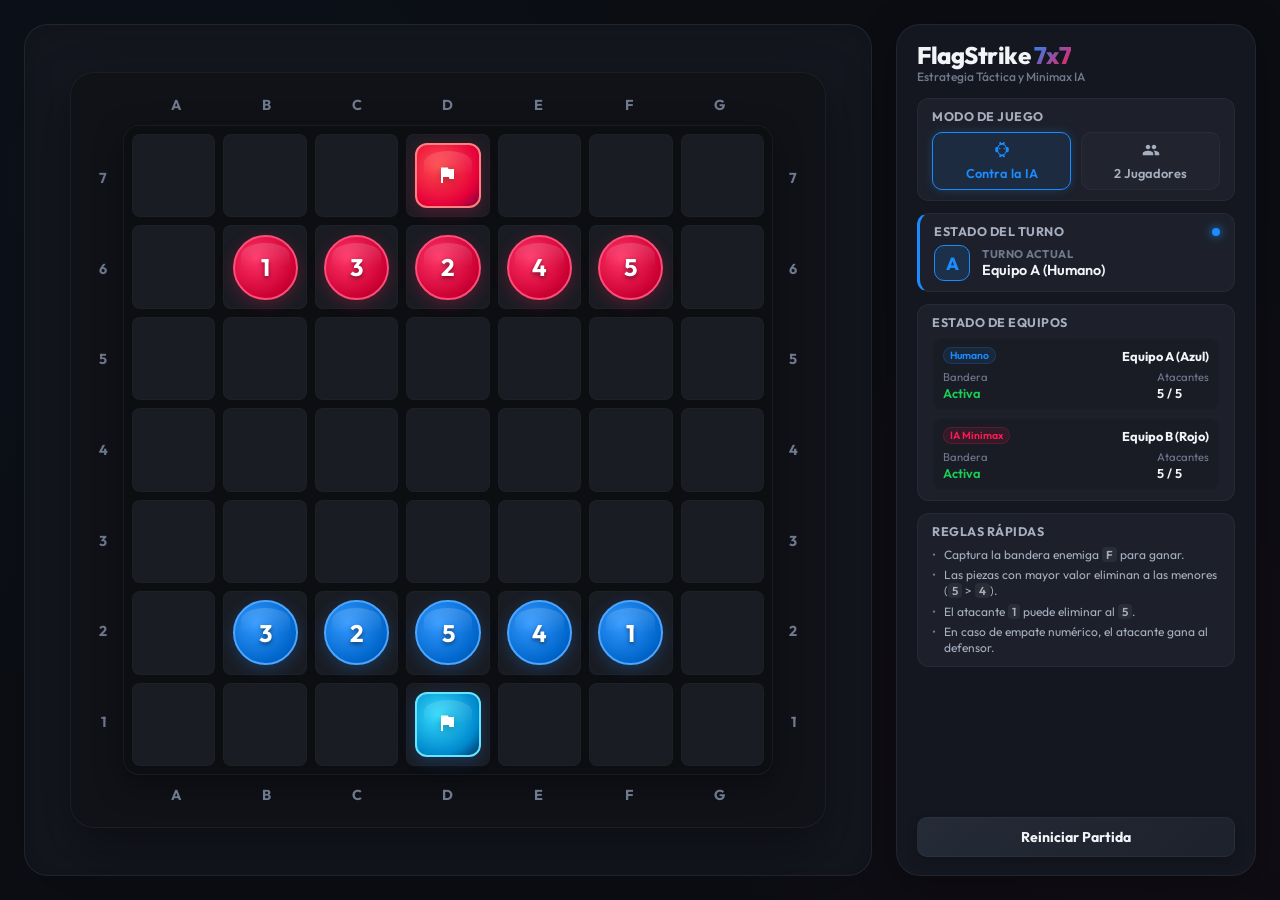
==== commit 1897fffb: "feat: Engine evolution with Texel Tuning, Zobrist Hash, and Iterative Deepening" ====
--- a/index.html
+++ b/index.html
@@ -82,6 +82,29 @@
                 </div>
             </div>
 
+            <div class="card review-card" id="review-card" style="display: none;">
+                <h2>Revisión de Partida</h2>
+                
+                <div class="victory-bar-container">
+                    <div class="victory-bar-header">
+                        <span>Victoria (Equipo Azul)</span>
+                        <span id="victory-percentage-text">50.0%</span>
+                    </div>
+                    <div class="victory-bar-track">
+                        <div class="victory-bar-fill" id="victory-bar-fill" style="width: 50%;"></div>
+                    </div>
+                </div>
+
+                <div class="review-controls">
+                    <button class="btn-review" id="btn-review-start" title="Inicio">⏮</button>
+                    <button class="btn-review" id="btn-review-prev" title="Anterior">◀</button>
+                    <span class="review-status" id="review-status">0 / 0</span>
+                    <button class="btn-review" id="btn-review-next" title="Siguiente">▶</button>
+                    <button class="btn-review" id="btn-review-end" title="Fin">⏭</button>
+                </div>
+                <div class="review-details" id="review-details"></div>
+            </div>
+
             <div class="card teams-card">
                 <h2>Estado de Equipos</h2>
                 <div class="team-status team-a">
--- a/styles.css
+++ b/styles.css
@@ -673,3 +673,183 @@
         box-shadow: 0 0 15px var(--color-player-b-glow);
     }
 }
+
+/* --- DECORACIÓN Y PANEL DE REVISIÓN DE PARTIDA --- */
+.review-card {
+    border-left: 3px solid hsl(140, 80%, 45%) !important; /* Color verde elegante de revisión */
+    background: linear-gradient(135deg, var(--bg-card) 0%, hsl(225, 18%, 11%) 100%) !important;
+    box-shadow: 0 10px 25px rgba(0, 0, 0, 0.2);
+    transition: var(--transition-smooth);
+    animation: slideInReview 0.4s cubic-bezier(0.25, 0.8, 0.25, 1);
+}
+
+/* --- BARRA DE PROGRESO DE VICTORIA (EQUIPO AZUL) --- */
+.victory-bar-container {
+    margin: 12px 0 16px 0;
+    display: flex;
+    flex-direction: column;
+    gap: 6px;
+}
+
+.victory-bar-header {
+    display: flex;
+    justify-content: space-between;
+    font-size: 0.75rem;
+    font-weight: 600;
+    color: var(--text-secondary);
+}
+
+#victory-percentage-text {
+    font-weight: 700;
+    color: var(--color-player-a);
+    transition: var(--transition-fast);
+}
+
+.victory-bar-track {
+    width: 100%;
+    height: 8px;
+    background-color: hsla(345, 100%, 55%, 0.15); /* Fondo: rojo traslúcido de la IA */
+    border-radius: 4px;
+    overflow: hidden;
+    position: relative;
+    border: 1px solid rgba(255, 255, 255, 0.03);
+}
+
+.victory-bar-fill {
+    height: 100%;
+    width: 50%;
+    background: linear-gradient(90deg, var(--color-player-a) 0%, hsl(200, 100%, 60%) 100%);
+    border-radius: 4px;
+    transition: width 0.45s cubic-bezier(0.25, 0.8, 0.25, 1), background 0.4s ease, box-shadow 0.4s ease;
+    box-shadow: 0 0 8px var(--color-player-a-glow);
+}
+
+@keyframes slideInReview {
+    from {
+        opacity: 0;
+        transform: translateY(10px);
+    }
+    to {
+        opacity: 1;
+        transform: translateY(0);
+    }
+}
+
+.review-controls {
+    display: flex;
+    justify-content: space-between;
+    align-items: center;
+    gap: 8px;
+    margin: 8px 0;
+}
+
+.btn-review {
+    background: rgba(255, 255, 255, 0.03);
+    border: 1px solid var(--border-subtle);
+    color: var(--text-primary);
+    border-radius: 8px;
+    width: 36px;
+    height: 36px;
+    font-size: 0.95rem;
+    display: flex;
+    justify-content: center;
+    align-items: center;
+    cursor: pointer;
+    transition: var(--transition-fast);
+}
+
+.btn-review:hover:not(:disabled) {
+    background: rgba(255, 255, 255, 0.08);
+    border-color: rgba(255, 255, 255, 0.15);
+    color: hsl(140, 80%, 55%);
+    transform: translateY(-1px);
+    box-shadow: 0 4px 8px rgba(0, 0, 0, 0.15);
+}
+
+.btn-review:active:not(:disabled) {
+    transform: translateY(0);
+}
+
+.btn-review:disabled {
+    opacity: 0.35;
+    cursor: not-allowed;
+    background: transparent;
+    border-color: rgba(255, 255, 255, 0.02);
+}
+
+.review-status {
+    font-size: 0.85rem;
+    font-weight: 700;
+    color: var(--text-secondary);
+    min-width: 60px;
+    text-align: center;
+    background: rgba(0, 0, 0, 0.15);
+    padding: 6px 12px;
+    border-radius: 12px;
+    border: 1px solid rgba(255, 255, 255, 0.02);
+}
+
+.review-details {
+    margin-top: 10px;
+    padding-top: 8px;
+    border-top: 1px dashed var(--border-subtle);
+    font-size: 0.78rem;
+    color: var(--text-secondary);
+    line-height: 1.4;
+    min-height: 48px;
+    display: flex;
+    flex-direction: column;
+    justify-content: center;
+}
+
+.review-details .move-label {
+    font-weight: 700;
+    margin-bottom: 2px;
+    display: flex;
+    align-items: center;
+    gap: 6px;
+}
+
+.review-details .move-badge {
+    padding: 1px 6px;
+    border-radius: 4px;
+    font-size: 0.65rem;
+    font-weight: 800;
+}
+
+.review-details .move-badge.team-a {
+    background-color: hsla(210, 100%, 55%, 0.15);
+    color: var(--color-player-a);
+    border: 1px solid hsla(210, 100%, 55%, 0.2);
+}
+
+.review-details .move-badge.team-b {
+    background-color: hsla(345, 100%, 55%, 0.15);
+    color: var(--color-player-b);
+    border: 1px solid hsla(345, 100%, 55%, 0.2);
+}
+
+.review-details .move-text {
+    color: var(--text-primary);
+    font-weight: 500;
+}
+
+/* Estado de tablero bloqueado para clicks en revisión */
+.board-locked {
+    pointer-events: none !important;
+}
+
+.board-locked .cell {
+    cursor: default !important;
+}
+
+.board-locked .cell:hover {
+    background-color: var(--bg-cell) !important;
+    border-color: rgba(255, 255, 255, 0.02) !important;
+    box-shadow: none !important;
+}
+
+.board-locked .piece:hover {
+    transform: none !important;
+    box-shadow: 0 8px 16px rgba(0, 0, 0, 0.3) !important;
+}
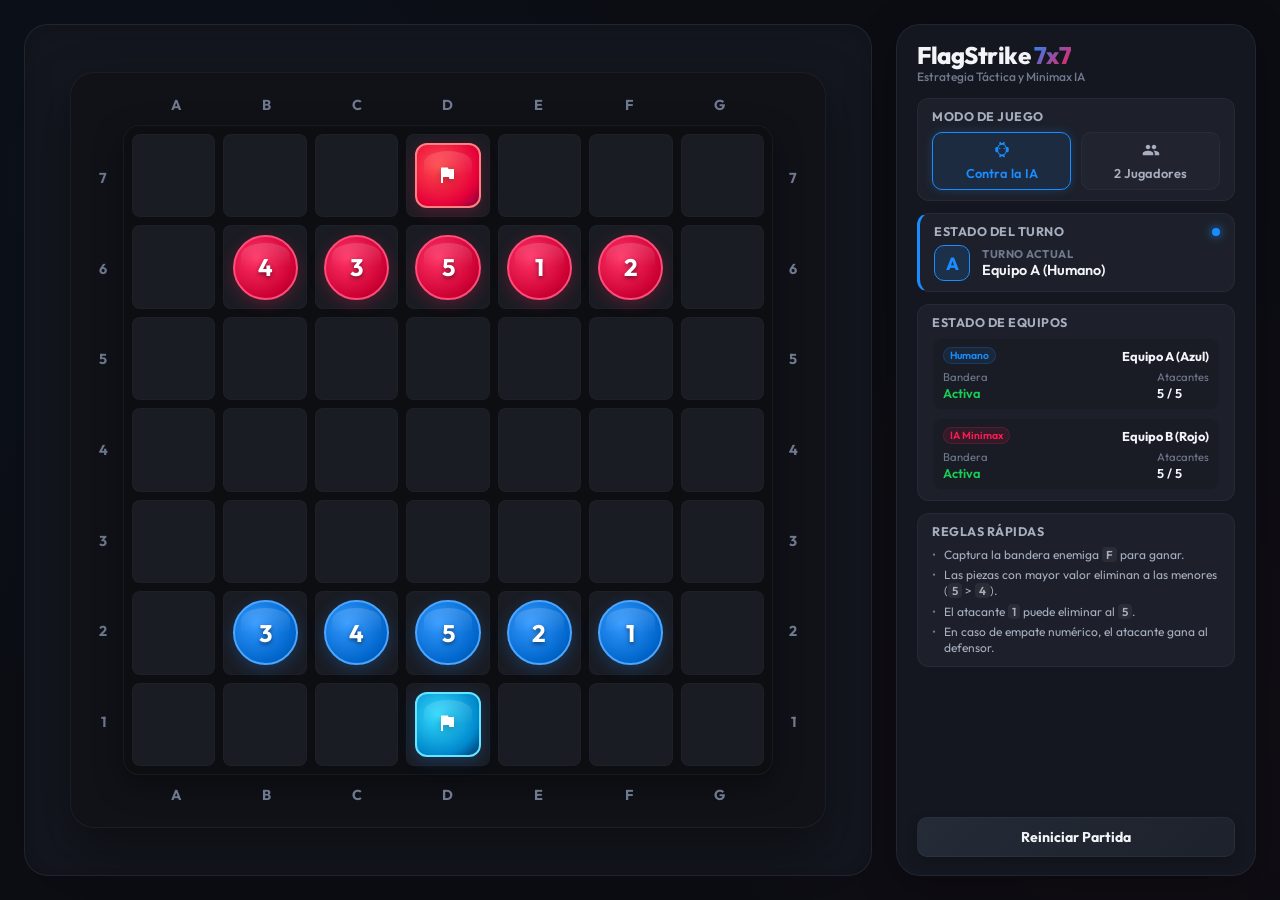
==== commit 95636c14: "feat: Add visual loading screen for AI neural weights" ====
--- a/index.html
+++ b/index.html
@@ -10,6 +10,14 @@
     <link rel="stylesheet" href="styles.css">
 </head>
 <body>
+    <div id="ai-loading-overlay" class="loading-overlay">
+        <div class="loading-content">
+            <div class="spinner"></div>
+            <h2>Iniciando Inteligencia Artificial</h2>
+            <p>Descargando modelo neuronal (11 MB)...</p>
+        </div>
+    </div>
+    
     <div class="app-container">
         <main class="board-container">
             <div class="board-outer">
--- a/styles.css
+++ b/styles.css
@@ -1,3 +1,57 @@
+/* styles.css */
+/* Animaciones y Overlay de Carga */
+.loading-overlay {
+    position: fixed;
+    top: 0; left: 0; width: 100%; height: 100%;
+    background: rgba(10, 15, 30, 0.95);
+    backdrop-filter: blur(10px);
+    z-index: 9999;
+    display: flex;
+    flex-direction: column;
+    justify-content: center;
+    align-items: center;
+    color: white;
+    transition: opacity 0.5s ease, visibility 0.5s ease;
+}
+
+.loading-overlay.hidden {
+    opacity: 0;
+    visibility: hidden;
+}
+
+.loading-content {
+    text-align: center;
+    animation: pulse-glow 2s infinite alternate;
+}
+
+.loading-content h2 {
+    margin-top: 20px;
+    font-size: 24px;
+    font-weight: 600;
+    letter-spacing: 1px;
+}
+
+.loading-content p {
+    color: var(--text-muted, #aaa);
+    margin-top: 8px;
+}
+
+.spinner {
+    width: 50px;
+    height: 50px;
+    margin: 0 auto;
+    border: 4px solid rgba(255, 255, 255, 0.1);
+    border-top-color: var(--color-player-b, #ff3366);
+    border-radius: 50%;
+    animation: spin 1s linear infinite;
+}
+
+@keyframes spin { 100% { transform: rotate(360deg); } }
+@keyframes pulse-glow {
+    0% { filter: drop-shadow(0 0 10px rgba(255, 51, 102, 0.2)); }
+    100% { filter: drop-shadow(0 0 25px rgba(255, 51, 102, 0.6)); }
+}
+
 :root {
     /* Paleta de Colores - HSL Premium */
     --bg-dark: hsl(225, 25%, 6%);
@@ -261,7 +315,7 @@
     border-radius: 24px;
     padding: 18px 20px;
     box-shadow: 0 10px 40px rgba(0, 0, 0, 0.3);
-    overflow: hidden; /* Elimina scrollbars, encaja exacto en pantalla */
+    overflow-y: auto; /* Permitir scroll para no ocultar el botón de reinicio */
 }
 
 .game-logo {
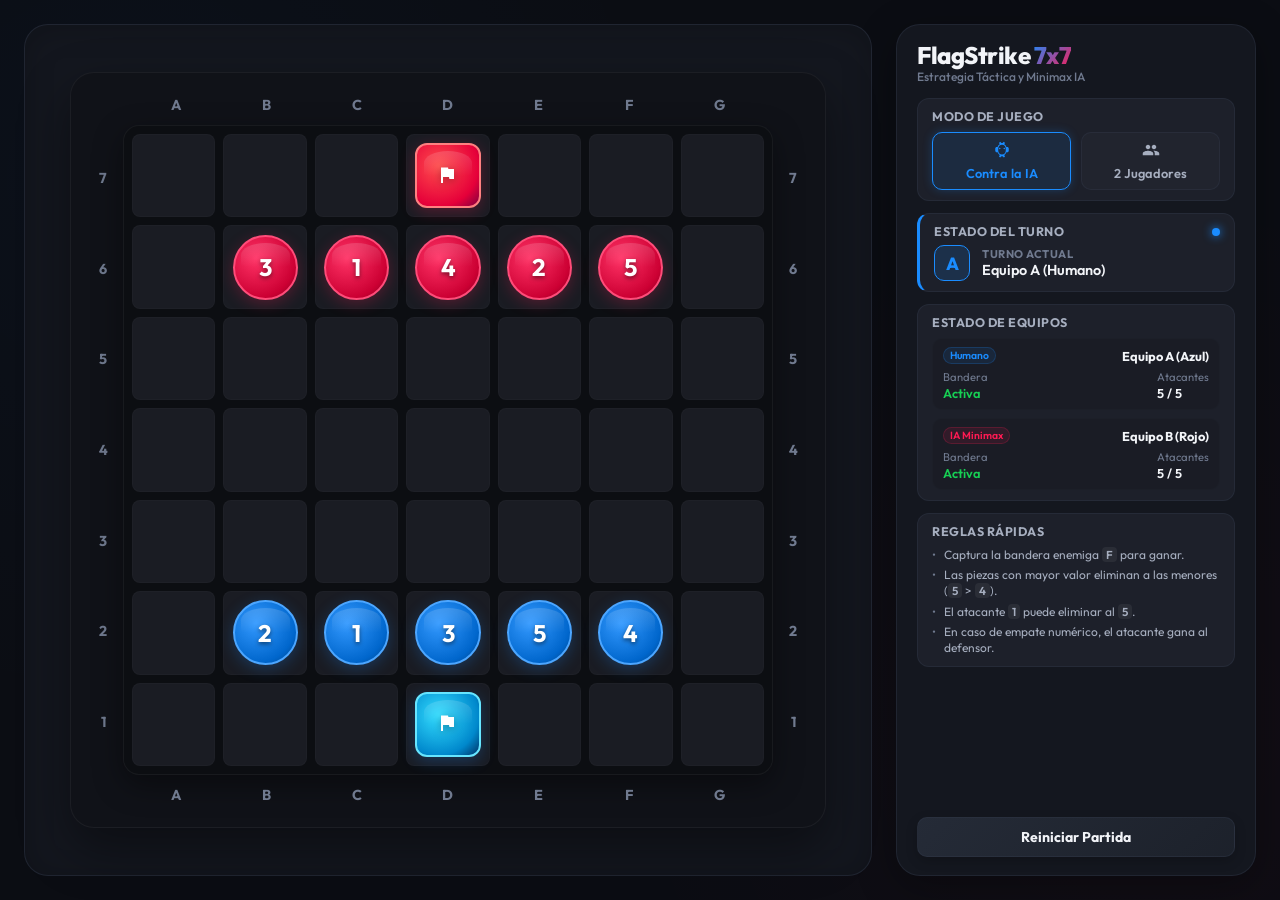
==== commit 574fc8c9: "feat: Add progress bar for model downloading" ====
--- a/index.html
+++ b/index.html
@@ -15,6 +15,10 @@
             <div class="spinner"></div>
             <h2>Iniciando Inteligencia Artificial</h2>
             <p>Descargando modelo neuronal (11 MB)...</p>
+            <div class="progress-container">
+                <div id="loading-progress-bar" class="progress-bar"></div>
+            </div>
+            <p id="loading-percent-text">0%</p>
         </div>
     </div>
     
--- a/styles.css
+++ b/styles.css
@@ -44,6 +44,29 @@
     border-top-color: var(--color-player-b, #ff3366);
     border-radius: 50%;
     animation: spin 1s linear infinite;
+}
+
+.progress-container {
+    width: 300px;
+    height: 8px;
+    background: rgba(255, 255, 255, 0.1);
+    border-radius: 4px;
+    margin: 25px auto 10px;
+    overflow: hidden;
+}
+
+.progress-bar {
+    height: 100%;
+    width: 0%;
+    background: var(--color-player-b, #ff3366);
+    transition: width 0.2s ease-out;
+    box-shadow: 0 0 10px var(--color-player-b, #ff3366);
+}
+
+#loading-percent-text {
+    font-size: 15px;
+    font-weight: 600;
+    color: white;
 }
 
 @keyframes spin { 100% { transform: rotate(360deg); } }
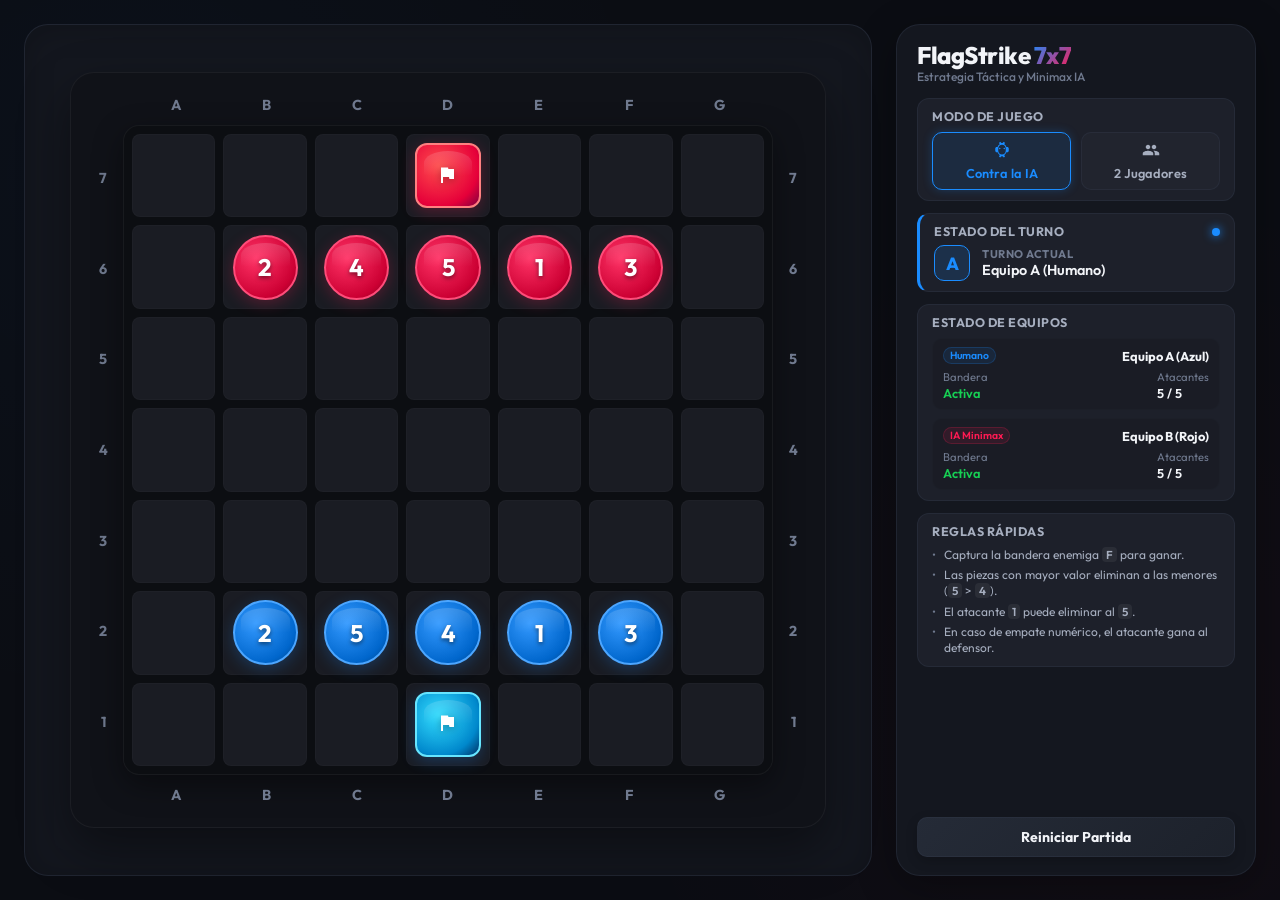
==== commit 9f608bf2: "fix: Protected JSON array flattening and added robust UI error handlers and Cache-Busters" ====
--- a/index.html
+++ b/index.html
@@ -170,7 +170,7 @@
         </aside>
     </div>
     
-    <script src="game.js"></script>
-    <script src="ui.js"></script>
+    <script src="game.js?v=4"></script>
+    <script src="ui.js?v=4"></script>
 </body>
 </html>
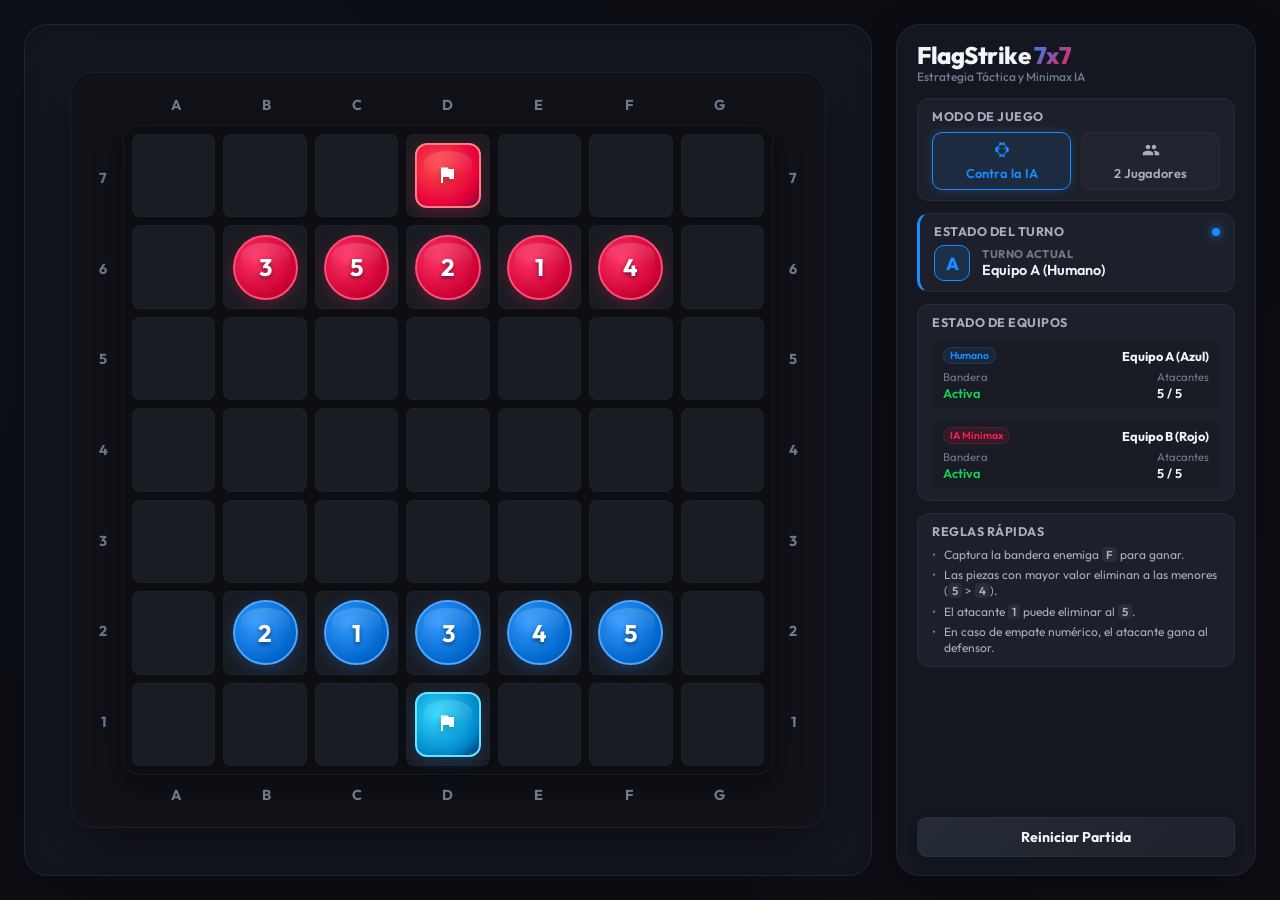
==== commit b21c5efd: "fix: Manual robust Array flatten and UI error relay to unblock load errors" ====
--- a/index.html
+++ b/index.html
@@ -170,7 +170,7 @@
         </aside>
     </div>
     
-    <script src="game.js?v=4"></script>
-    <script src="ui.js?v=4"></script>
+    <script src="game.js?v=5"></script>
+    <script src="ui.js?v=5"></script>
 </body>
 </html>
